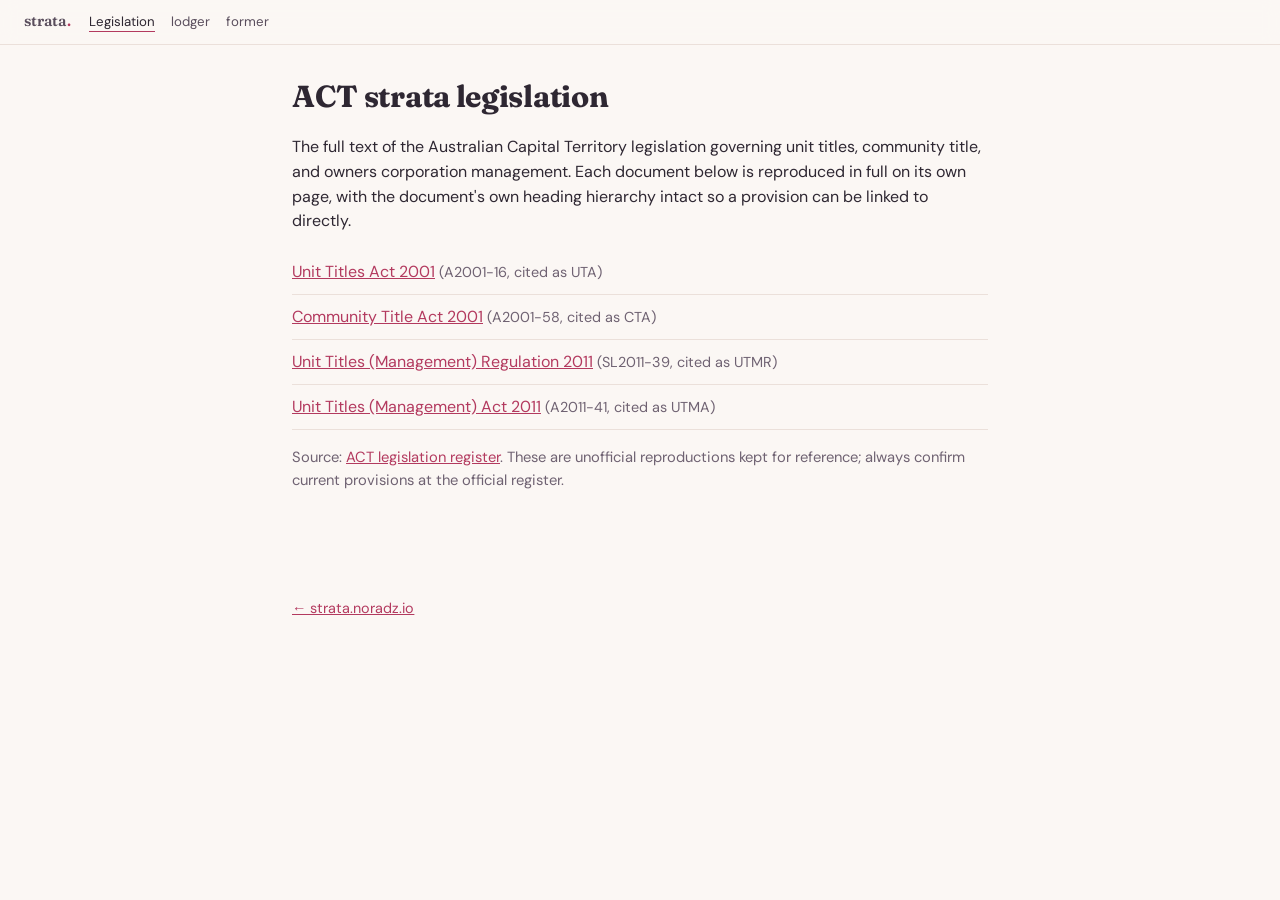
==== legislation/index.html @ 47bf6689 "Put a hub at the root and move the legislation under /legislation/ strata.noradz.io is now the famil" ====
<!doctype html>
<html lang="en-AU">
<head>
<meta charset="utf-8">
<title>ACT strata legislation — full text</title>
<meta name="description" content="The full text of the ACT unit titles and community title legislation, one page per instrument.">
<meta name="viewport" content="width=device-width, initial-scale=1">
<link rel="icon" href="data:image/svg+xml,%3Csvg xmlns='http://www.w3.org/2000/svg' viewBox='0 0 32 32'%3E%3Crect width='32' height='32' rx='8' fill='%23b33a5f'/%3E%3Cpath d='M8 22V13l8-4 8 4v9' fill='none' stroke='%23fff' stroke-width='2' stroke-linejoin='round'/%3E%3C/svg%3E">
<link rel="stylesheet" href="/assets/legislation.css">
</head>
<body>
<a class="skip-link" href="#main">Skip to content</a>
<nav class="kit-nav" aria-label="strata family">
  <a class="kit-nav-home" href="https://strata.noradz.io/">strata<span class="dot">.</span></a>
  <ul class="kit-nav-links">
    <li><a data-kit-id="legislation" aria-current="page" href="https://strata.noradz.io/legislation/">Legislation</a></li>
    <li><a data-kit-id="lodger" href="https://lodger.noradz.io/">lodger</a></li>
    <li><a data-kit-id="former" href="https://former.noradz.io/">former</a></li>
  </ul>
</nav>
<main id="main">
<h1>ACT strata legislation</h1>
<p>The full text of the Australian Capital Territory legislation governing unit titles, community title, and owners corporation management. Each document below is reproduced in full on its own page, with the document's own heading hierarchy intact so a provision can be linked to directly.</p>
<ul class="doc-list">
<li><a href="unit-titles-act-2001.html">Unit Titles Act 2001</a> <span class="citation">(A2001-16, cited as UTA)</span></li>
<li><a href="community-title-act-2001.html">Community Title Act 2001</a> <span class="citation">(A2001-58, cited as CTA)</span></li>
<li><a href="unit-titles-management-regulation-2011.html">Unit Titles (Management) Regulation 2011</a> <span class="citation">(SL2011-39, cited as UTMR)</span></li>
<li><a href="unit-titles-management-act-2011.html">Unit Titles (Management) Act 2011</a> <span class="citation">(A2011-41, cited as UTMA)</span></li>
</ul>
<p class="source-note">Source: <a href="https://www.legislation.act.gov.au/">ACT legislation register</a>. These are unofficial reproductions kept for reference; always confirm current provisions at the official register.</p>
</main>
<footer class="site-footer">
<p><a href="/">&larr; strata.noradz.io</a></p>
</footer>
</body>
</html>
---- assets/legislation.css ----
/* Self-hosted, not from a CDN: the family's sites make no third-party requests, and this
   one holds to that even though it has no CSP of its own to enforce it. Both faces are
   OFL-licensed; the licences are alongside the files in assets/fonts/. */
@font-face {
  font-family: 'Fraunces Variable';
  font-style: normal;
  font-display: swap;
  font-weight: 100 900;
  src: url('fonts/fraunces-latin-full-normal.woff2') format('woff2-variations');
  unicode-range: U+0000-00FF, U+0131, U+0152-0153, U+02BB-02BC, U+02C6, U+02DA, U+02DC, U+2000-206F, U+2074, U+20AC, U+2122, U+2191, U+2193, U+2212, U+2215, U+FEFF, U+FFFD;
}
@font-face {
  font-family: 'DM Sans';
  font-style: normal;
  font-display: swap;
  font-weight: 400;
  src: url('fonts/dm-sans-latin-400-normal.woff2') format('woff2');
  unicode-range: U+0000-00FF, U+0131, U+0152-0153, U+02BB-02BC, U+02C6, U+02DA, U+02DC, U+2000-206F, U+2074, U+20AC, U+2122, U+2191, U+2193, U+2212, U+2215, U+FEFF, U+FFFD;
}
@font-face {
  font-family: 'DM Sans';
  font-style: normal;
  font-display: swap;
  font-weight: 500;
  src: url('fonts/dm-sans-latin-500-normal.woff2') format('woff2');
  unicode-range: U+0000-00FF, U+0131, U+0152-0153, U+02BB-02BC, U+02C6, U+02DA, U+02DC, U+2000-206F, U+2074, U+20AC, U+2122, U+2191, U+2193, U+2212, U+2215, U+FEFF, U+FFFD;
}

/*
  strata-kit — the shared identity for the strata family of sites.

  This file is the canonical home of what used to be called "the lodger theme": the macaron
  palette, its type stack, and the slim navigation bar that ties the sites together. lodger's
  src/css/style.css and former's were the origin; both now import this file instead of carrying
  their own copy of the tokens, so a palette fix happens once.

  Deliberately not the noradz "Signal" system. These are tools people sit in front of for an
  hour at a time in an office, so the palette is warm rather than severe: confectionery pastels
  on a meringue ground, with a deep aubergine ink carrying the text.

  The rule that keeps a pastel scheme readable: the macarons are surfaces, fills and borders,
  never text colours. Every text tier's contrast ratio against its ground is recorded beside it
  and clears WCAG AA. Canonical values and their derivation: ~/git/workbench/lodger/SPEC.md,
  "Palette and type".

  What this file does NOT contain: page layout. Each site owns its own shell, masthead and
  components and builds them on these tokens. The kit is identity and navigation, nothing more.
*/

:root {
  color-scheme: light dark;

  /* Grounds */
  --ground: #fbf7f4;
  --surface: #ffffff;
  --surface-sunk: #f4ede8;
  --border: #ebe0da;
  --border-strong: #ddcec6;

  /* Ink — never pure black; a deep aubergine reads warmer against a warm ground */
  --ink: #2e2732;        /* 13.6:1 on ground */
  --ink-soft: #5a4e5d;   /*  7.4:1 */
  --ink-faint: #6f6272;  /*  5.4:1 */

  /* Action and status */
  --accent: #b33a5f;         /* white on it: 5.7:1 */
  --accent-text: #b33a5f;    /* 5.4:1 on ground */
  --accent-hover: #9c3053;
  --on-accent: #ffffff;
  --warn: #8a5a12;           /* 5.6:1 */
  --refuse: #a32f4f;         /* 6.4:1 */
  --ok: #2c6e4f;             /* 5.7:1 */

  /* The macarons. Each has a job rather than being sprinkled about. */
  --pistachio: #b8dec8;
  --rose: #f6c1ce;
  --lavender: #cdbdeb;
  --lemon: #faecb4;
  --caramel: #ebcba6;
  --bleuet: #b9d3ee;

  --shadow-soft: 0 1px 2px rgb(46 39 50 / 4%), 0 6px 20px rgb(46 39 50 / 6%);
  --shadow-lift: 0 2px 4px rgb(46 39 50 / 6%), 0 12px 32px rgb(46 39 50 / 10%);

  --radius-card: 14px;
  --radius-control: 9px;

  --font-display: 'Fraunces Variable', 'Fraunces', georgia, 'Times New Roman', serif;
  --font-body: 'DM Sans', -apple-system, blinkmacsystemfont, 'Segoe UI', helvetica, sans-serif;
  --font-mono: 'DM Mono', ui-monospace, 'SF Mono', menlo, monospace;
}

/*
  Declared as a mixin-by-duplication rather than with a media query alone: the toggle stamps
  data-theme on <html>, and it has to win in both directions — a light choice on a dark system
  as much as the reverse. The media-query block covers "the system says dark and the toggle
  hasn't overridden it"; the plain [data-theme='dark'] block after it covers "the toggle says
  dark regardless of the system". There is no [data-theme='light'] block because the base
  :root above already is the light theme.
*/
@media (prefers-color-scheme: dark) {
  :root:not([data-theme='light']) {
    --ground: #1e1922;
    --surface: #29222e;
    --surface-sunk: #171319;
    --border: #3a3040;
    --border-strong: #4b3f52;

    --ink: #f5eff3;        /* 15.2:1 on ground */
    --ink-soft: #c6b8c8;   /*  9.1:1 */
    --ink-faint: #a295a6;  /*  6.1:1 */

    --accent: #b33a5f;
    --accent-text: #f58ba8; /* 7.5:1 */
    --accent-hover: #c8446d;
    --warn: #e8b978;        /* 9.6:1 */
    --refuse: #f2879f;      /* 7.2:1 */
    --ok: #7ed2a6;          /* 9.6:1 */

    /* Same hues, brought down to surface weight rather than inverted. */
    --pistachio: #3e5f51;
    --rose: #5e3746;
    --lavender: #463b5c;
    --lemon: #5c5334;
    --caramel: #5a4536;
    --bleuet: #37485e;

    --shadow-soft: 0 1px 2px rgb(0 0 0 / 20%), 0 6px 20px rgb(0 0 0 / 24%);
    --shadow-lift: 0 2px 4px rgb(0 0 0 / 24%), 0 12px 32px rgb(0 0 0 / 32%);
  }
}

:root[data-theme='dark'] {
  --ground: #1e1922;
  --surface: #29222e;
  --surface-sunk: #171319;
  --border: #3a3040;
  --border-strong: #4b3f52;

  --ink: #f5eff3;        /* 15.2:1 on ground */
  --ink-soft: #c6b8c8;   /*  9.1:1 */
  --ink-faint: #a295a6;  /*  6.1:1 */

  --accent: #b33a5f;
  --accent-text: #f58ba8; /* 7.5:1 */
  --accent-hover: #c8446d;
  --warn: #e8b978;        /* 9.6:1 */
  --refuse: #f2879f;      /* 7.2:1 */
  --ok: #7ed2a6;          /* 9.6:1 */

  /* Same hues, brought down to surface weight rather than inverted. */
  --pistachio: #3e5f51;
  --rose: #5e3746;
  --lavender: #463b5c;
  --lemon: #5c5334;
  --caramel: #5a4536;
  --bleuet: #37485e;

  --shadow-soft: 0 1px 2px rgb(0 0 0 / 20%), 0 6px 20px rgb(0 0 0 / 24%);
  --shadow-lift: 0 2px 4px rgb(0 0 0 / 24%), 0 12px 32px rgb(0 0 0 / 32%);
}

/* --- The family bar ------------------------------------------------------------------- */

/*
  A slim bar across the top of every site in the family, generated from projects.json by
  build.mjs into nav.html and inlined at each site's build time. It is markup and CSS only —
  no script, no fetch — because lodger and former ship a Content-Security-Policy with no
  connect-src, and a nav that phoned home would break the guarantee those sites are built on.

  Sticky rather than fixed: it scrolls with a long legislation page for a moment, then holds,
  which keeps it out of the way of a tool's own masthead on first paint.
*/
.kit-nav {
  position: sticky;
  top: 0;
  z-index: 20;
  display: flex;
  flex-wrap: wrap;
  align-items: baseline;
  gap: 4px 18px;
  padding: 9px 24px;
  background: color-mix(in srgb, var(--ground) 88%, transparent);
  backdrop-filter: blur(8px);
  border-bottom: 1px solid var(--border);
  font-family: var(--font-body);
  font-size: 0.83rem;
}

.kit-nav-home {
  font-family: var(--font-display);
  font-variation-settings: 'SOFT' 30;
  font-weight: 600;
  font-size: 0.95rem;
  letter-spacing: -0.01em;
  color: var(--ink);
  text-decoration: none;
}

.kit-nav-home .dot {
  color: var(--accent-text);
}

.kit-nav-home:hover {
  color: var(--accent-text);
}

.kit-nav-links {
  display: flex;
  flex-wrap: wrap;
  gap: 4px 16px;
  margin: 0;
  padding: 0;
  list-style: none;
}

.kit-nav a {
  color: var(--ink-soft);
  text-decoration: none;
  border-bottom: 1px solid transparent;
  padding-bottom: 1px;
}

.kit-nav a:hover {
  color: var(--ink);
  border-bottom-color: var(--border-strong);
}

/*
  The current site is still rendered as a link — it is a real URL and middle-clicking it should
  work — but marked with aria-current so it reads as "here" to a screen reader as well as to
  the eye.
*/
.kit-nav a[aria-current='page'] {
  color: var(--ink);
  border-bottom-color: var(--accent);
}

.kit-nav a:focus-visible,
.kit-nav-home:focus-visible {
  outline: 2px solid var(--accent);
  outline-offset: 3px;
  border-radius: 3px;
}

@media (width <= 560px) {
  .kit-nav {
    padding: 8px 16px;
  }
}

/* --- Shared primitives ---------------------------------------------------------------- */

.visually-hidden {
  position: absolute;
  width: 1px;
  height: 1px;
  margin: -1px;
  padding: 0;
  overflow: hidden;
  clip-path: inset(50%);
  white-space: nowrap;
}

* { box-sizing: border-box; }

body {
  background: var(--ground);
  color: var(--ink);
  font-family: var(--font-body);
  line-height: 1.55;
  margin: 0;
  padding: 0;
  -webkit-font-smoothing: antialiased;
}

.skip-link {
  position: absolute;
  left: -999px;
  top: 0;
  background: var(--surface-sunk);
  color: var(--ink);
  padding: 0.5rem 1rem;
}
.skip-link:focus { left: 0; z-index: 30; }

a { color: var(--accent-text); }


:root {
  --muted: var(--ink-faint);
  --accent-bg: var(--surface-sunk);
  --struct: var(--accent-text);
}

main {
  max-width: 46rem;
  margin: 0 auto;
  padding: 1.5rem 1.25rem 4rem;
}
h1, h2, h3, h4, h5 { line-height: 1.25; font-family: var(--font-display); font-variation-settings: 'SOFT' 30; letter-spacing: -0.01em; }
h1 { font-size: 1.9rem; margin-top: 0.5rem; }
h2 { font-size: 1.35rem; margin-top: 2.4rem; border-top: 1px solid var(--border); padding-top: 1.2rem; }
h3 { font-size: 1.15rem; margin-top: 1.8rem; }
h4 { font-size: 1.05rem; margin-top: 1.5rem; }
h5 { font-size: 1rem; margin-top: 1.3rem; }
/* Part/Division/Subdivision/Schedule headings are dividers, not provisions —
   set them apart so a section never reads as a sibling of its own container. */
h3.struct, h4.struct, h5.struct {
  font-family: var(--font-body);
  color: var(--struct);
  text-transform: uppercase;
  letter-spacing: 0.04em;
  font-size: 0.85rem;
  margin-top: 2rem;
  padding-bottom: 0.3rem;
  border-bottom: 1px solid var(--border);
}
.heading-scope { font-weight: 400; font-size: 0.8rem; color: var(--muted); }
p { margin: 0.8rem 0; }
p.lead { margin-top: 1rem; }
p.lead-return { margin-top: 0.4rem; }
p.clause-a { margin-left: 1.5rem; }
p.clause-i { margin-left: 3rem; }
p.clause-A { margin-left: 4.5rem; }
p.def { margin-left: 1.5rem; font-style: italic; }
p.note, p.example { margin-left: 1.5rem; color: var(--muted); font-size: 0.92rem; font-style: italic; }
p.penalty { margin-left: 1.5rem; font-size: 0.95rem; }
p.ref { color: var(--muted); font-size: 0.85rem; margin: 0.2rem 0 0.8rem; }
p.amdt-act { font-weight: 600; margin-top: 1rem; }
p.amdt-head { font-weight: 600; margin-top: 0.8rem; }
p.amdt-detail, p.amdt-entry { color: var(--muted); font-size: 0.88rem; margin: 0.15rem 0 0.15rem 1.5rem; }
p.source-note, p.doc-meta { color: var(--muted); font-size: 0.92rem; }
.table-wrap { overflow-x: auto; margin: 1rem 0; }
table { border-collapse: collapse; width: 100%; font-size: 0.92rem; }
th, td { border: 1px solid var(--border); padding: 0.4rem 0.6rem; text-align: left; vertical-align: top; }
th { background: var(--accent-bg); font-weight: 600; }
.doc-switch {
  max-width: 46rem;
  margin: 0.75rem auto 0;
  padding: 0 1.25rem;
}
.doc-switch ul { display: flex; flex-wrap: wrap; gap: 0.75rem 1.25rem; list-style: none; padding: 0; margin: 0; font-size: 0.9rem; }
.toc {
  background: var(--surface);
  border: 1px solid var(--border);
  border-radius: var(--radius-card);
  padding: 1rem 1.25rem;
  margin: 1.5rem 0;
}
.toc-heading { margin: 0 0 0.5rem; border: none; padding: 0; font-size: 1rem; }
.toc ul { margin: 0; padding-left: 1.1rem; }
.toc ul ul { padding-left: 1.2rem; font-size: 0.94rem; }
.toc li { margin: 0.15rem 0; }
.doc-list { list-style: none; padding: 0; }
.doc-list li { padding: 0.6rem 0; border-bottom: 1px solid var(--border); }
.citation { color: var(--muted); font-size: 0.9rem; }
.site-footer { max-width: 46rem; margin: 0 auto; padding: 1rem 1.25rem 3rem; font-size: 0.9rem; }
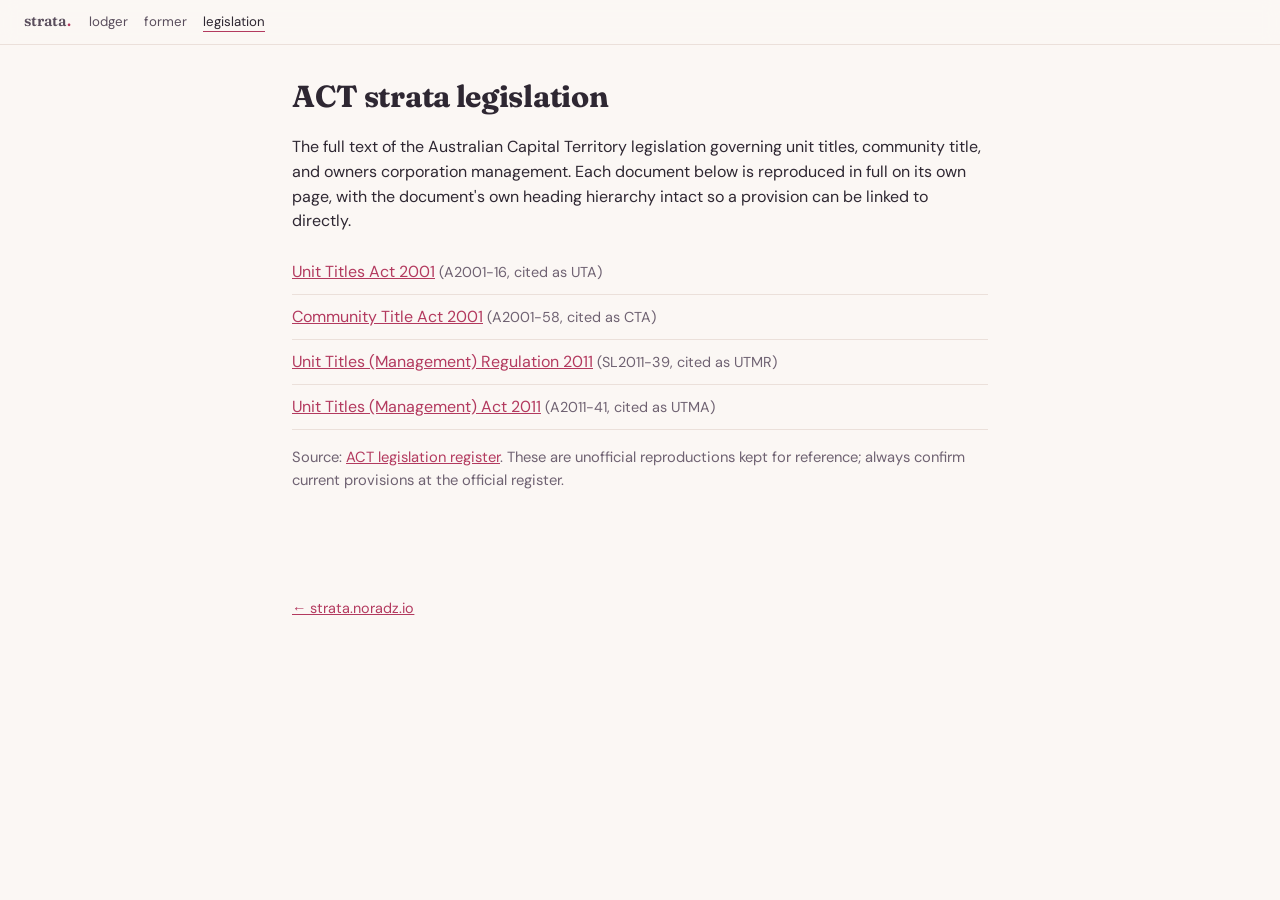
==== commit 83274645: "Pick up kit's nav reorder, drop the "wanted to exist" framing Moves the vendor/strata-kit submodule " ====
--- a/legislation/index.html
+++ b/legislation/index.html
@@ -13,9 +13,9 @@
 <nav class="kit-nav" aria-label="strata family">
   <a class="kit-nav-home" href="https://strata.noradz.io/">strata<span class="dot">.</span></a>
   <ul class="kit-nav-links">
-    <li><a data-kit-id="legislation" aria-current="page" href="https://strata.noradz.io/legislation/">Legislation</a></li>
     <li><a data-kit-id="lodger" href="https://lodger.noradz.io/">lodger</a></li>
     <li><a data-kit-id="former" href="https://former.noradz.io/">former</a></li>
+    <li><a data-kit-id="legislation" aria-current="page" href="https://strata.noradz.io/legislation/">legislation</a></li>
   </ul>
 </nav>
 <main id="main">
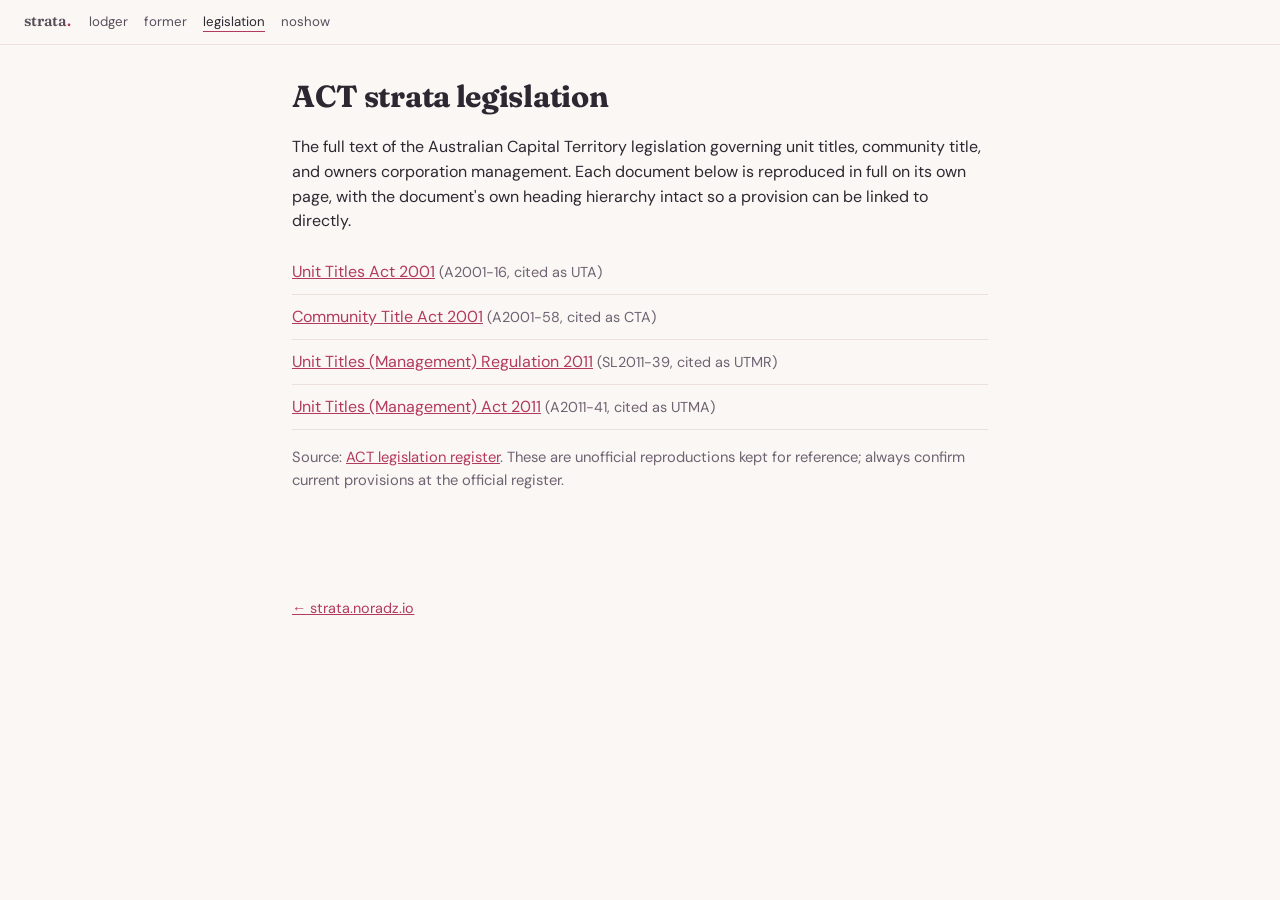
==== commit 57df57d1: "Add noshow to the hub Moves the vendor/strata-kit submodule pin to eb404e9 (adds noshow to projects." ====
--- a/legislation/index.html
+++ b/legislation/index.html
@@ -5,7 +5,7 @@
 <title>ACT strata legislation — full text</title>
 <meta name="description" content="The full text of the ACT unit titles and community title legislation, one page per instrument.">
 <meta name="viewport" content="width=device-width, initial-scale=1">
-<link rel="icon" href="data:image/svg+xml,%3Csvg xmlns='http://www.w3.org/2000/svg' viewBox='0 0 32 32'%3E%3Crect width='32' height='32' rx='8' fill='%23b33a5f'/%3E%3Cpath d='M8 22V13l8-4 8 4v9' fill='none' stroke='%23fff' stroke-width='2' stroke-linejoin='round'/%3E%3C/svg%3E">
+<link rel="icon" href="data:image/svg+xml,%3Csvg xmlns='http://www.w3.org/2000/svg' viewBox='0 0 32 32'%3E%3Crect width='32' height='32' rx='8' fill='%23b33a5f'/%3E%3Ccircle cx='16' cy='17' r='6' fill='none' stroke='%23fff' stroke-width='2'/%3E%3Cpath d='M11.13 13.5L20.87 13.5' stroke='%23fff' stroke-width='2' stroke-linecap='round'/%3E%3C/svg%3E">
 <link rel="stylesheet" href="/assets/legislation.css">
 </head>
 <body>
@@ -16,6 +16,7 @@
     <li><a data-kit-id="lodger" href="https://lodger.noradz.io/">lodger</a></li>
     <li><a data-kit-id="former" href="https://former.noradz.io/">former</a></li>
     <li><a data-kit-id="legislation" aria-current="page" href="https://strata.noradz.io/legislation/">legislation</a></li>
+    <li><a data-kit-id="noshow" href="https://noshow.noradz.io/">noshow</a></li>
   </ul>
 </nav>
 <main id="main">
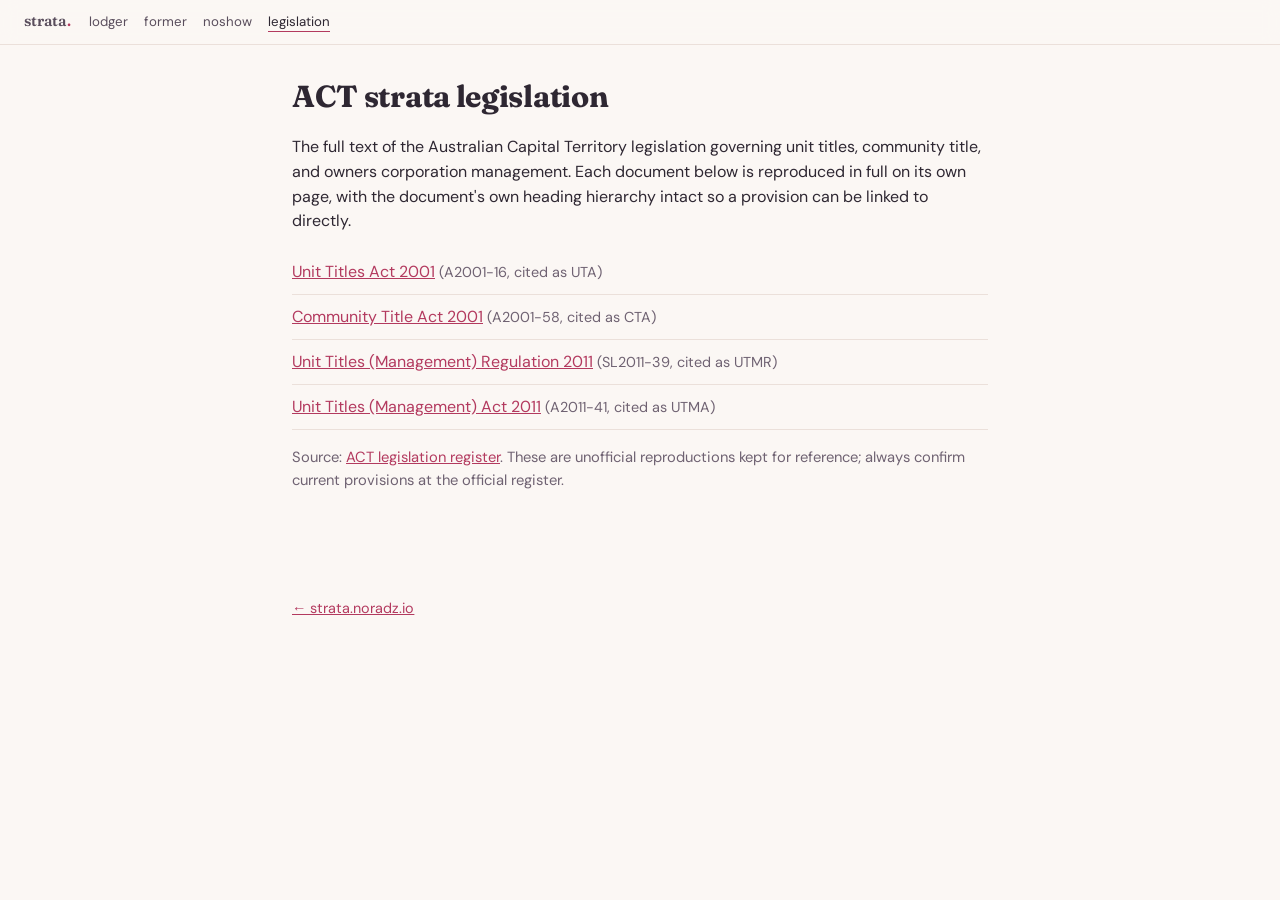
==== commit b4509aff: "Put legislation last, give noshow its own card colour Pulls in the strata-kit reorder (lodger, forme" ====
--- a/legislation/index.html
+++ b/legislation/index.html
@@ -15,8 +15,8 @@
   <ul class="kit-nav-links">
     <li><a data-kit-id="lodger" href="https://lodger.noradz.io/">lodger</a></li>
     <li><a data-kit-id="former" href="https://former.noradz.io/">former</a></li>
+    <li><a data-kit-id="noshow" href="https://noshow.noradz.io/">noshow</a></li>
     <li><a data-kit-id="legislation" aria-current="page" href="https://strata.noradz.io/legislation/">legislation</a></li>
-    <li><a data-kit-id="noshow" href="https://noshow.noradz.io/">noshow</a></li>
   </ul>
 </nav>
 <main id="main">
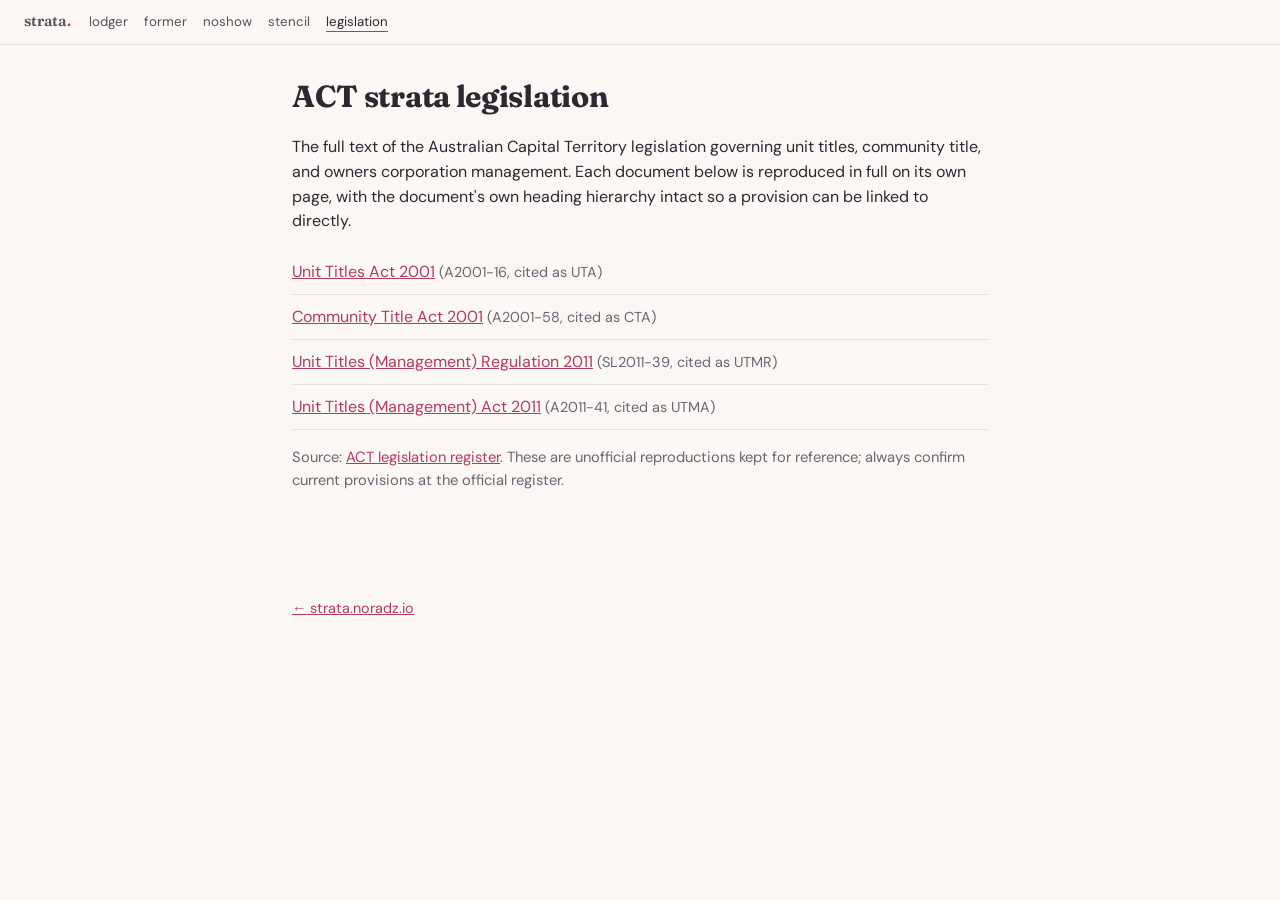
==== commit 69d1a8a6: "Add stencil to the hub Moves the vendor/strata-kit submodule pin to 07497c2 (adds stencil to project" ====
--- a/legislation/index.html
+++ b/legislation/index.html
@@ -16,6 +16,7 @@
     <li><a data-kit-id="lodger" href="https://lodger.noradz.io/">lodger</a></li>
     <li><a data-kit-id="former" href="https://former.noradz.io/">former</a></li>
     <li><a data-kit-id="noshow" href="https://noshow.noradz.io/">noshow</a></li>
+    <li><a data-kit-id="stencil" href="https://stencil.noradz.io/">stencil</a></li>
     <li><a data-kit-id="legislation" aria-current="page" href="https://strata.noradz.io/legislation/">legislation</a></li>
   </ul>
 </nav>
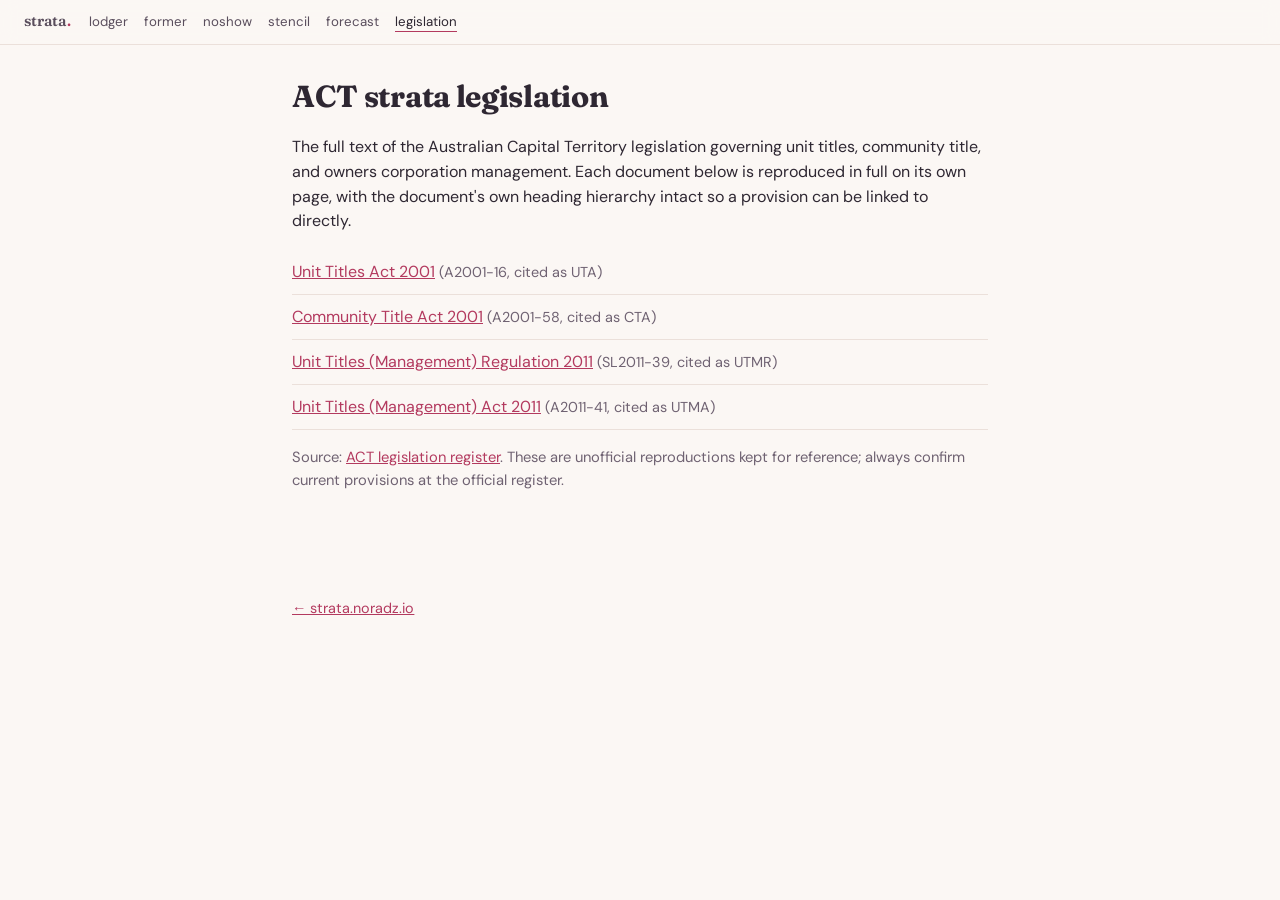
==== commit 3c76562f: "Add forecast to the hub Bumps vendor/strata-kit to the commit that adds the forecast entry, rebuilds" ====
--- a/legislation/index.html
+++ b/legislation/index.html
@@ -17,6 +17,7 @@
     <li><a data-kit-id="former" href="https://former.noradz.io/">former</a></li>
     <li><a data-kit-id="noshow" href="https://noshow.noradz.io/">noshow</a></li>
     <li><a data-kit-id="stencil" href="https://stencil.noradz.io/">stencil</a></li>
+    <li><a data-kit-id="forecast" href="https://forecast.noradz.io/">forecast</a></li>
     <li><a data-kit-id="legislation" aria-current="page" href="https://strata.noradz.io/legislation/">legislation</a></li>
   </ul>
 </nav>
